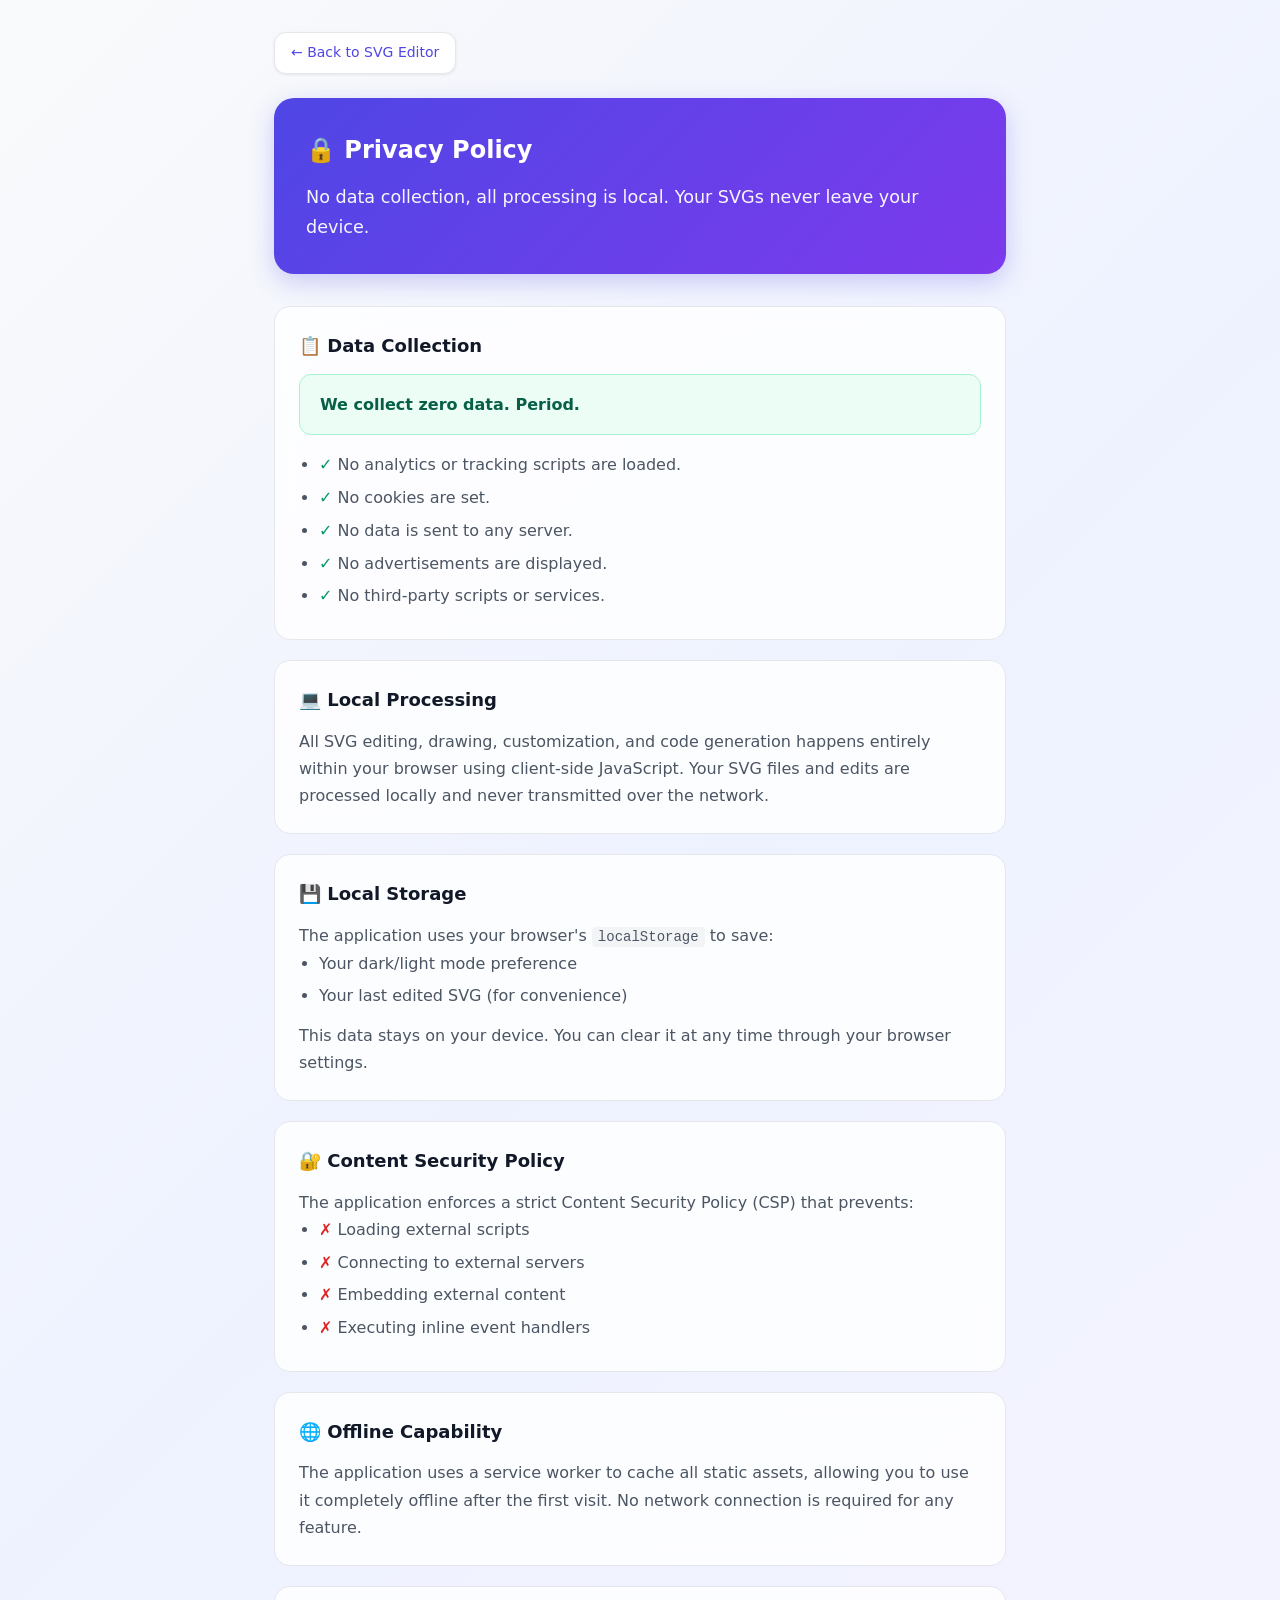
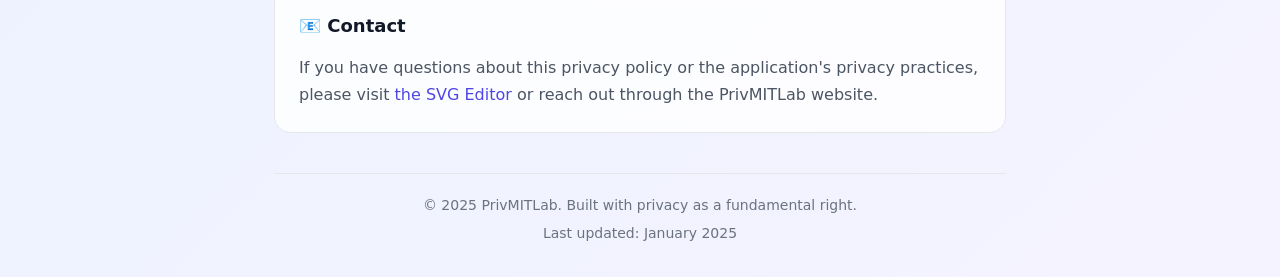
==== public/privacy.html @ 06c1e312 "Add files via upload" ====
<!DOCTYPE html>
<html lang="en">
<head>
  <meta charset="UTF-8">
  <meta name="viewport" content="width=device-width, initial-scale=1.0">
  <title>Privacy Policy — Live SVG Editor</title>
  <style>
    * { box-sizing: border-box; margin: 0; padding: 0; }
    body {
      font-family: system-ui, -apple-system, 'Segoe UI', Roboto, sans-serif;
      max-width: 780px;
      margin: 0 auto;
      padding: 2rem 1.5rem;
      line-height: 1.7;
      color: #1f2937;
      background: linear-gradient(135deg, #f9fafb 0%, #eef2ff 50%, #f5f3ff 100%);
      min-height: 100vh;
    }
    a { color: #4f46e5; text-decoration: none; }
    a:hover { text-decoration: underline; }

    .back-link {
      display: inline-flex;
      align-items: center;
      gap: 0.5rem;
      padding: 0.5rem 1rem;
      background: white;
      border-radius: 0.75rem;
      font-weight: 500;
      font-size: 0.875rem;
      box-shadow: 0 1px 3px rgba(0,0,0,0.08);
      margin-bottom: 1.5rem;
      border: 1px solid #e5e7eb;
    }
    .back-link:hover { background: #f9fafb; text-decoration: none; }

    .hero {
      background: linear-gradient(135deg, #4f46e5, #7c3aed);
      color: white;
      padding: 2rem;
      border-radius: 1.25rem;
      margin-bottom: 2rem;
      box-shadow: 0 8px 25px rgba(79, 70, 229, 0.25);
    }
    .hero h1 { font-size: 1.5rem; margin-bottom: 0.75rem; }
    .hero p { font-size: 1.1rem; opacity: 0.95; font-weight: 500; }

    .section {
      background: rgba(255, 255, 255, 0.8);
      backdrop-filter: blur(12px);
      border: 1px solid #e5e7eb;
      border-radius: 1rem;
      padding: 1.5rem;
      margin-bottom: 1.25rem;
    }
    .section h2 {
      font-size: 1.125rem;
      font-weight: 700;
      margin-bottom: 0.75rem;
      color: #111827;
    }
    .section p, .section li { color: #4b5563; }
    .section ul { padding-left: 1.25rem; }
    .section li { margin-bottom: 0.35rem; }

    .highlight-box {
      background: #ecfdf5;
      border: 1px solid #a7f3d0;
      border-radius: 0.75rem;
      padding: 1rem 1.25rem;
      margin-bottom: 1rem;
    }
    .highlight-box p {
      font-weight: 600;
      color: #065f46;
    }

    .warning { color: #dc2626; }
    .check { color: #059669; }

    code {
      background: #f3f4f6;
      padding: 0.125rem 0.375rem;
      border-radius: 0.25rem;
      font-size: 0.875em;
      font-family: 'SF Mono', 'Fira Code', monospace;
    }

    footer {
      margin-top: 2.5rem;
      padding-top: 1.25rem;
      border-top: 1px solid #e5e7eb;
      color: #6b7280;
      font-size: 0.875rem;
      text-align: center;
    }
  </style>
</head>
<body>
  <a href="/" class="back-link">← Back to SVG Editor</a>

  <div class="hero">
    <h1>🔒 Privacy Policy</h1>
    <p>No data collection, all processing is local. Your SVGs never leave your device.</p>
  </div>

  <div class="section">
    <h2>📋 Data Collection</h2>
    <div class="highlight-box">
      <p>We collect zero data. Period.</p>
    </div>
    <ul>
      <li><span class="check">✓</span> No analytics or tracking scripts are loaded.</li>
      <li><span class="check">✓</span> No cookies are set.</li>
      <li><span class="check">✓</span> No data is sent to any server.</li>
      <li><span class="check">✓</span> No advertisements are displayed.</li>
      <li><span class="check">✓</span> No third-party scripts or services.</li>
    </ul>
  </div>

  <div class="section">
    <h2>💻 Local Processing</h2>
    <p>All SVG editing, drawing, customization, and code generation happens entirely within your browser using client-side JavaScript. Your SVG files and edits are processed locally and never transmitted over the network.</p>
  </div>

  <div class="section">
    <h2>💾 Local Storage</h2>
    <p>The application uses your browser's <code>localStorage</code> to save:</p>
    <ul>
      <li>Your dark/light mode preference</li>
      <li>Your last edited SVG (for convenience)</li>
    </ul>
    <p style="margin-top:0.75rem">This data stays on your device. You can clear it at any time through your browser settings.</p>
  </div>

  <div class="section">
    <h2>🔐 Content Security Policy</h2>
    <p>The application enforces a strict Content Security Policy (CSP) that prevents:</p>
    <ul>
      <li><span class="warning">✗</span> Loading external scripts</li>
      <li><span class="warning">✗</span> Connecting to external servers</li>
      <li><span class="warning">✗</span> Embedding external content</li>
      <li><span class="warning">✗</span> Executing inline event handlers</li>
    </ul>
  </div>

  <div class="section">
    <h2>🌐 Offline Capability</h2>
    <p>The application uses a service worker to cache all static assets, allowing you to use it completely offline after the first visit. No network connection is required for any feature.</p>
  </div>

  <div class="section">
    <h2>📧 Contact</h2>
    <p>If you have questions about this privacy policy or the application's privacy practices, please visit <a href="/">the SVG Editor</a> or reach out through the PrivMITLab website.</p>
  </div>

  <footer>
    <p>© 2025 PrivMITLab. Built with privacy as a fundamental right.</p>
    <p style="margin-top:0.25rem">Last updated: January 2025</p>
  </footer>
</body>
</html>
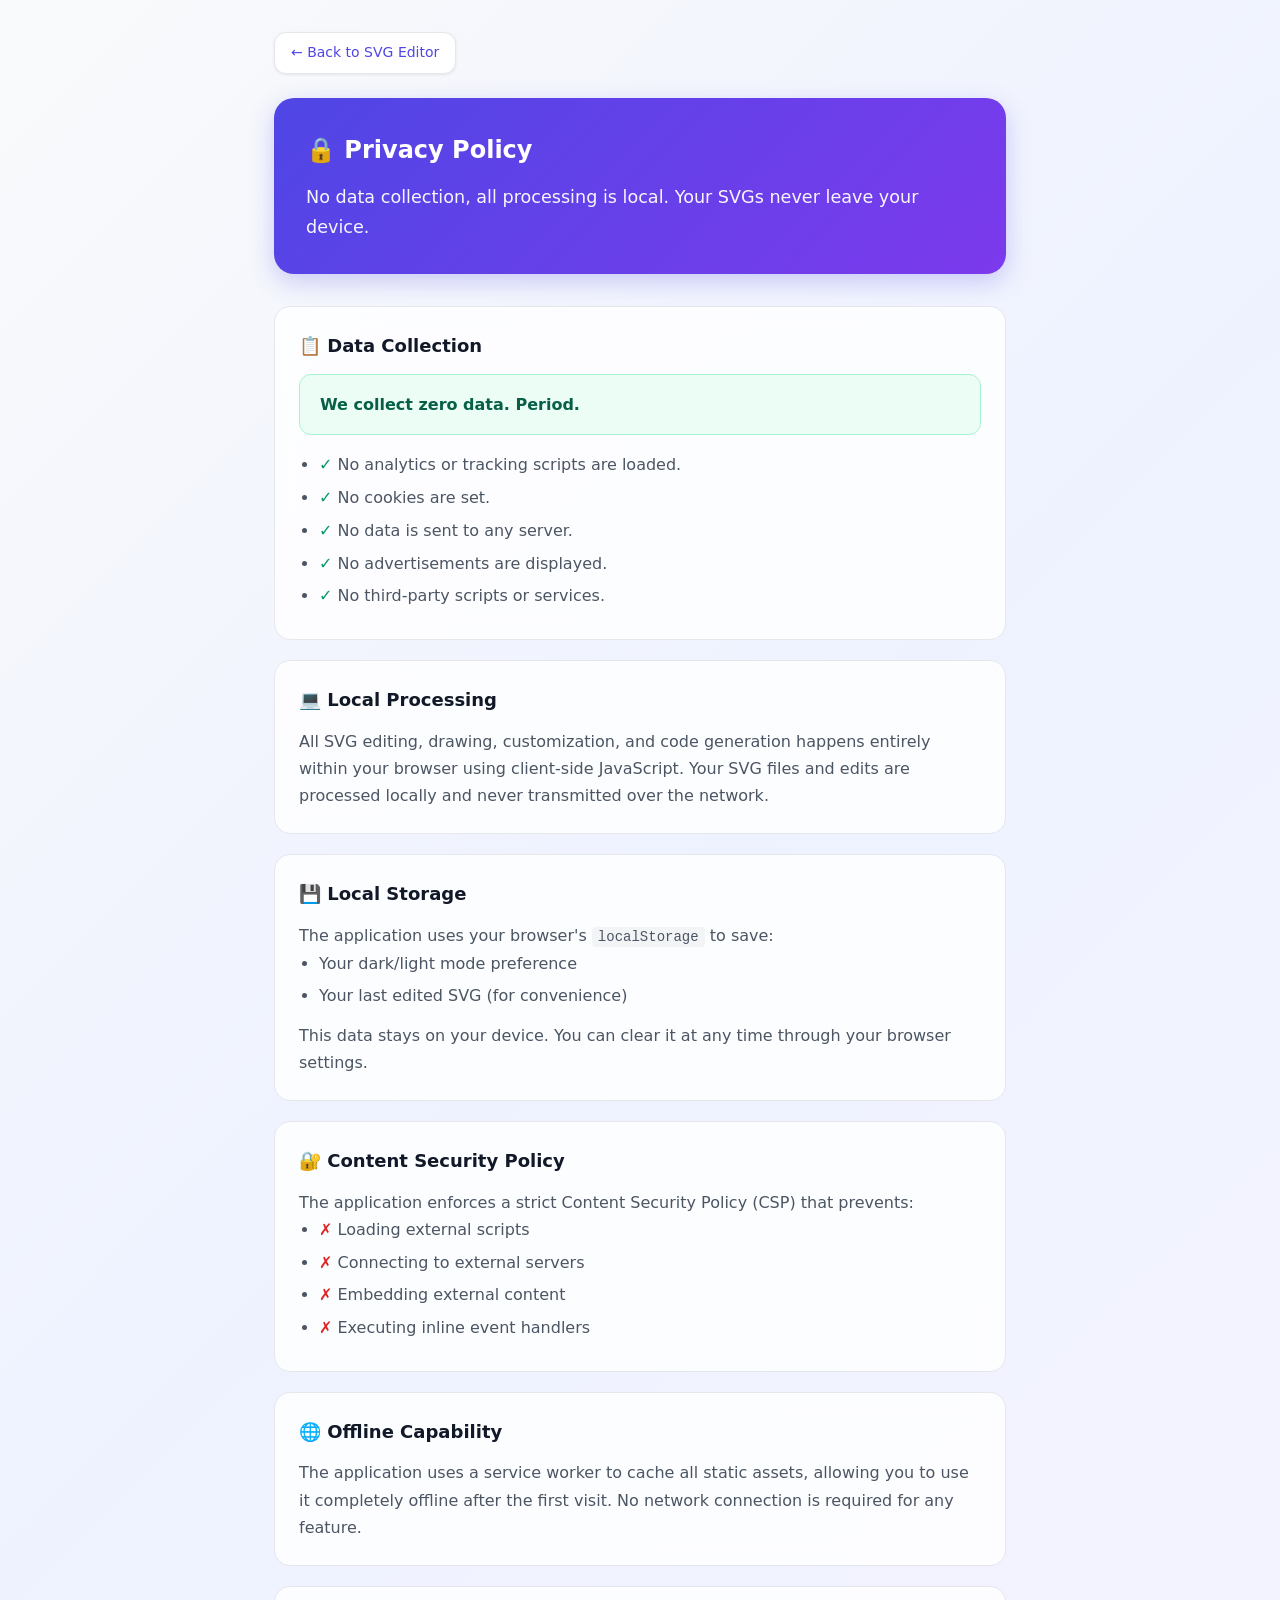
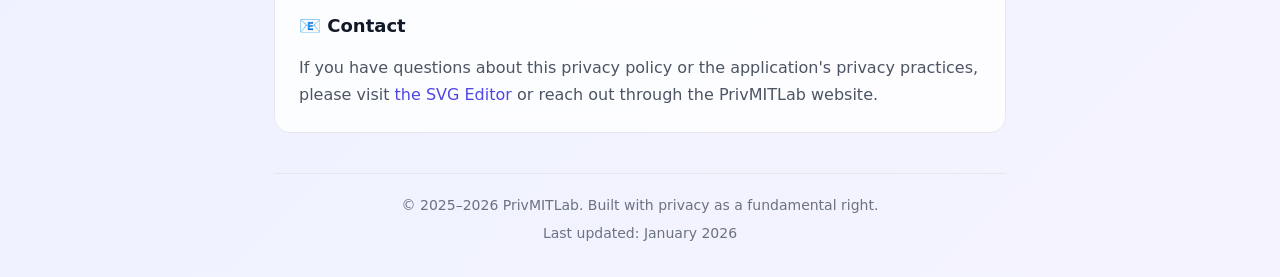
==== commit b54a48cd: "Add files via upload" ====
--- a/public/privacy.html
+++ b/public/privacy.html
@@ -155,8 +155,8 @@
   </div>
 
   <footer>
-    <p>© 2025 PrivMITLab. Built with privacy as a fundamental right.</p>
-    <p style="margin-top:0.25rem">Last updated: January 2025</p>
+    <p>© 2025–2026 PrivMITLab. Built with privacy as a fundamental right.</p>
+    <p style="margin-top:0.25rem">Last updated: January 2026</p>
   </footer>
 </body>
 </html>
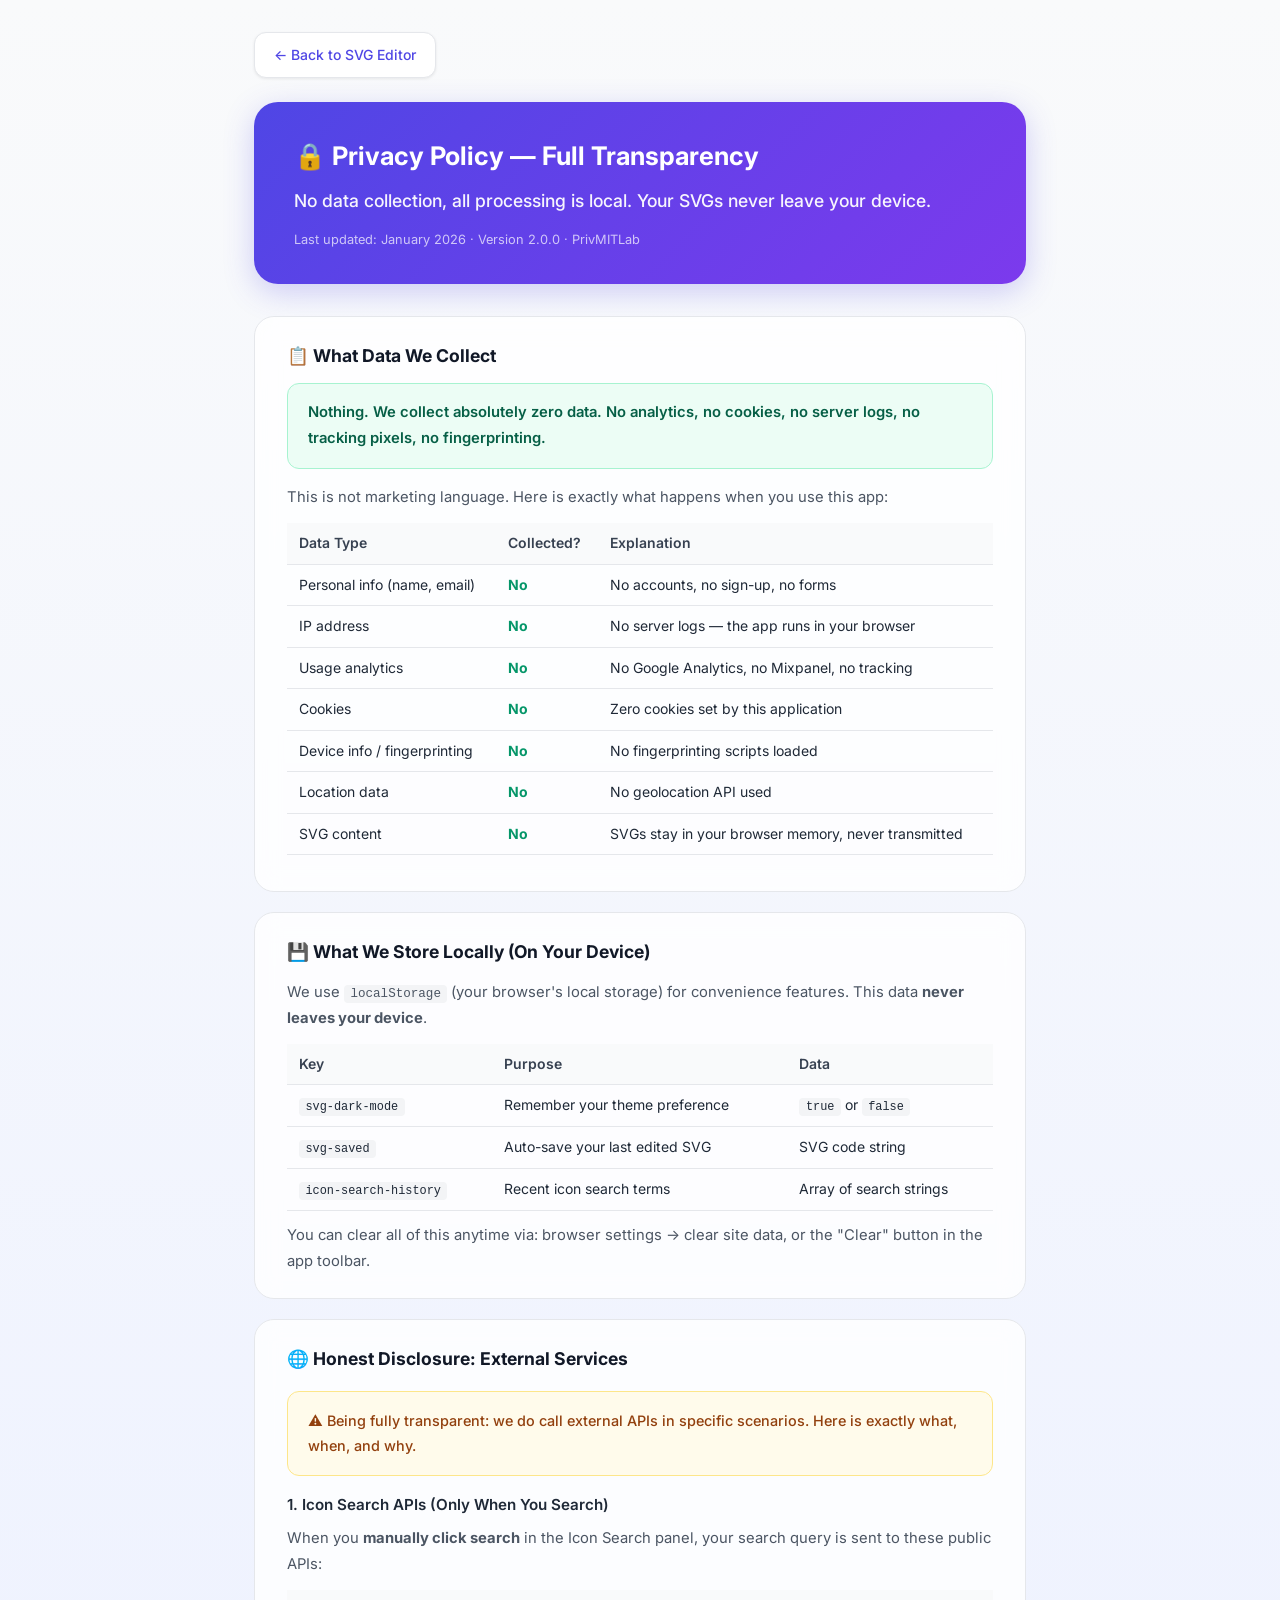
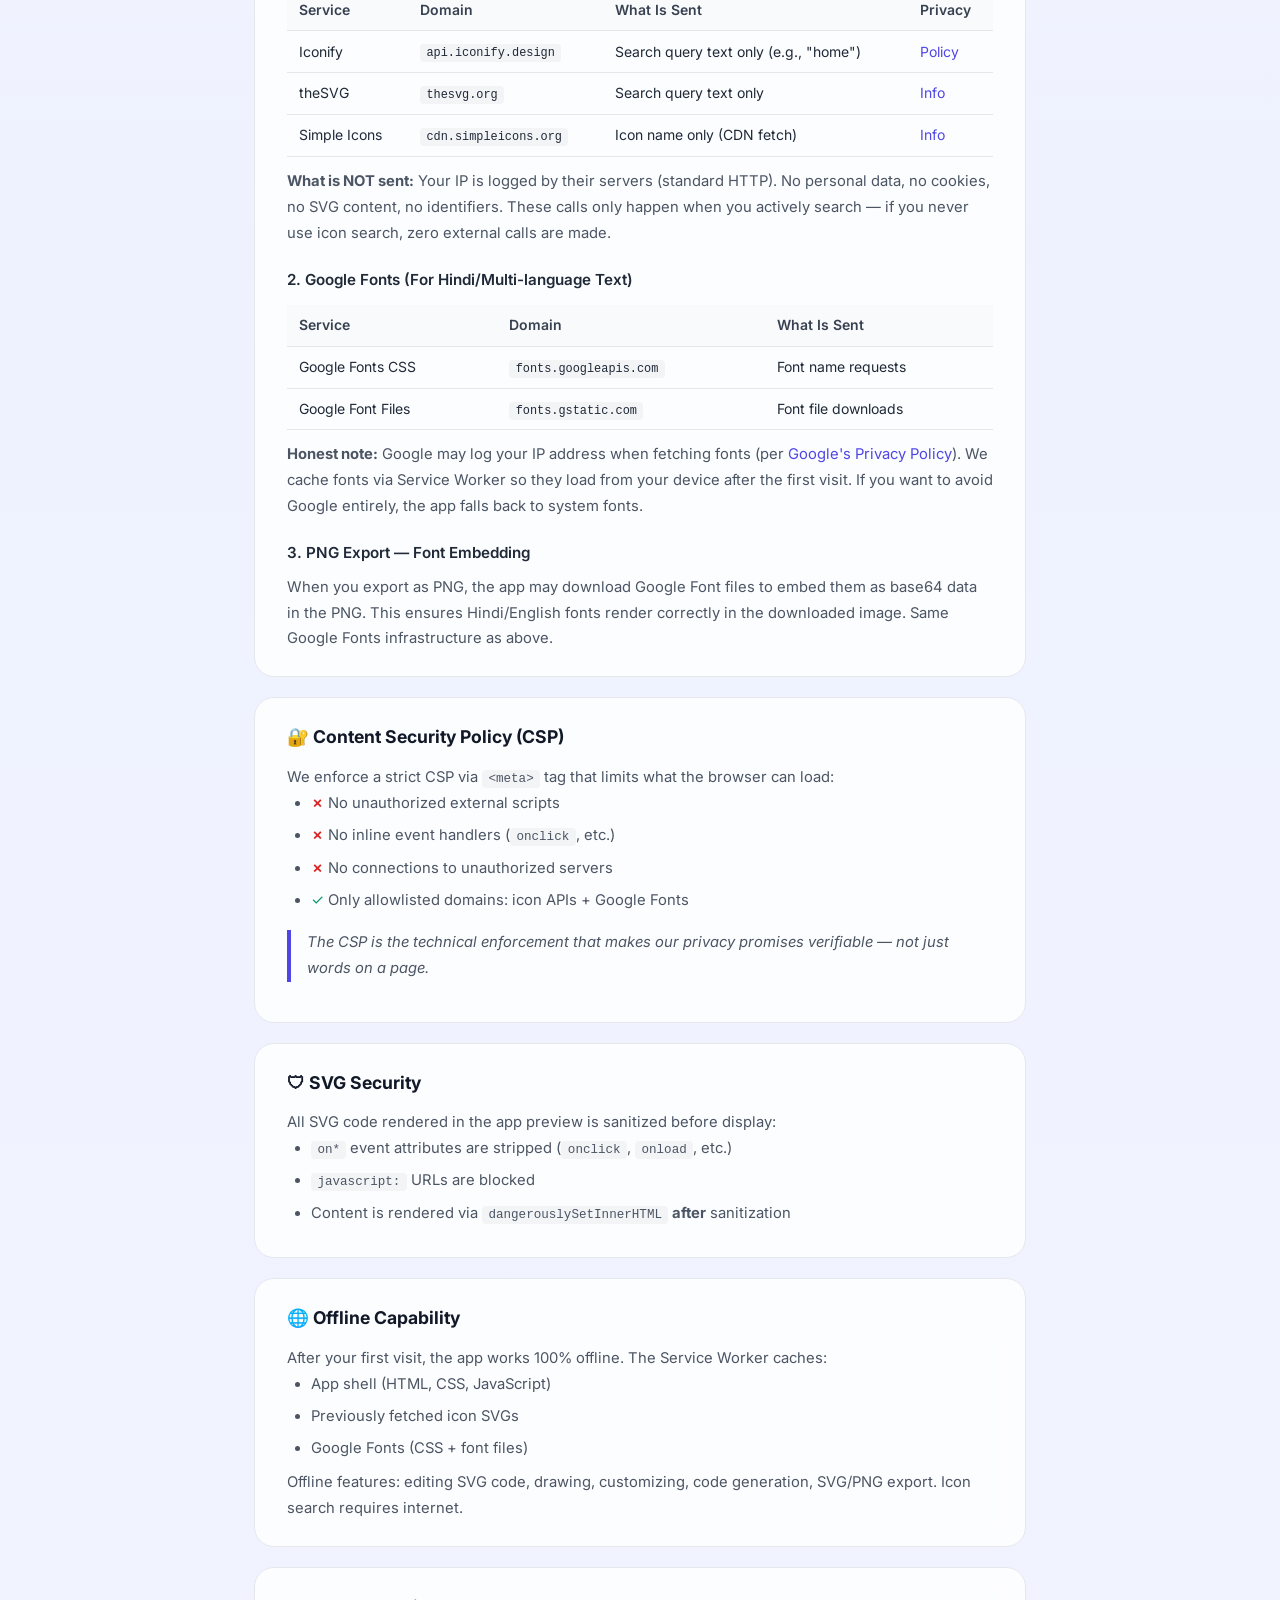
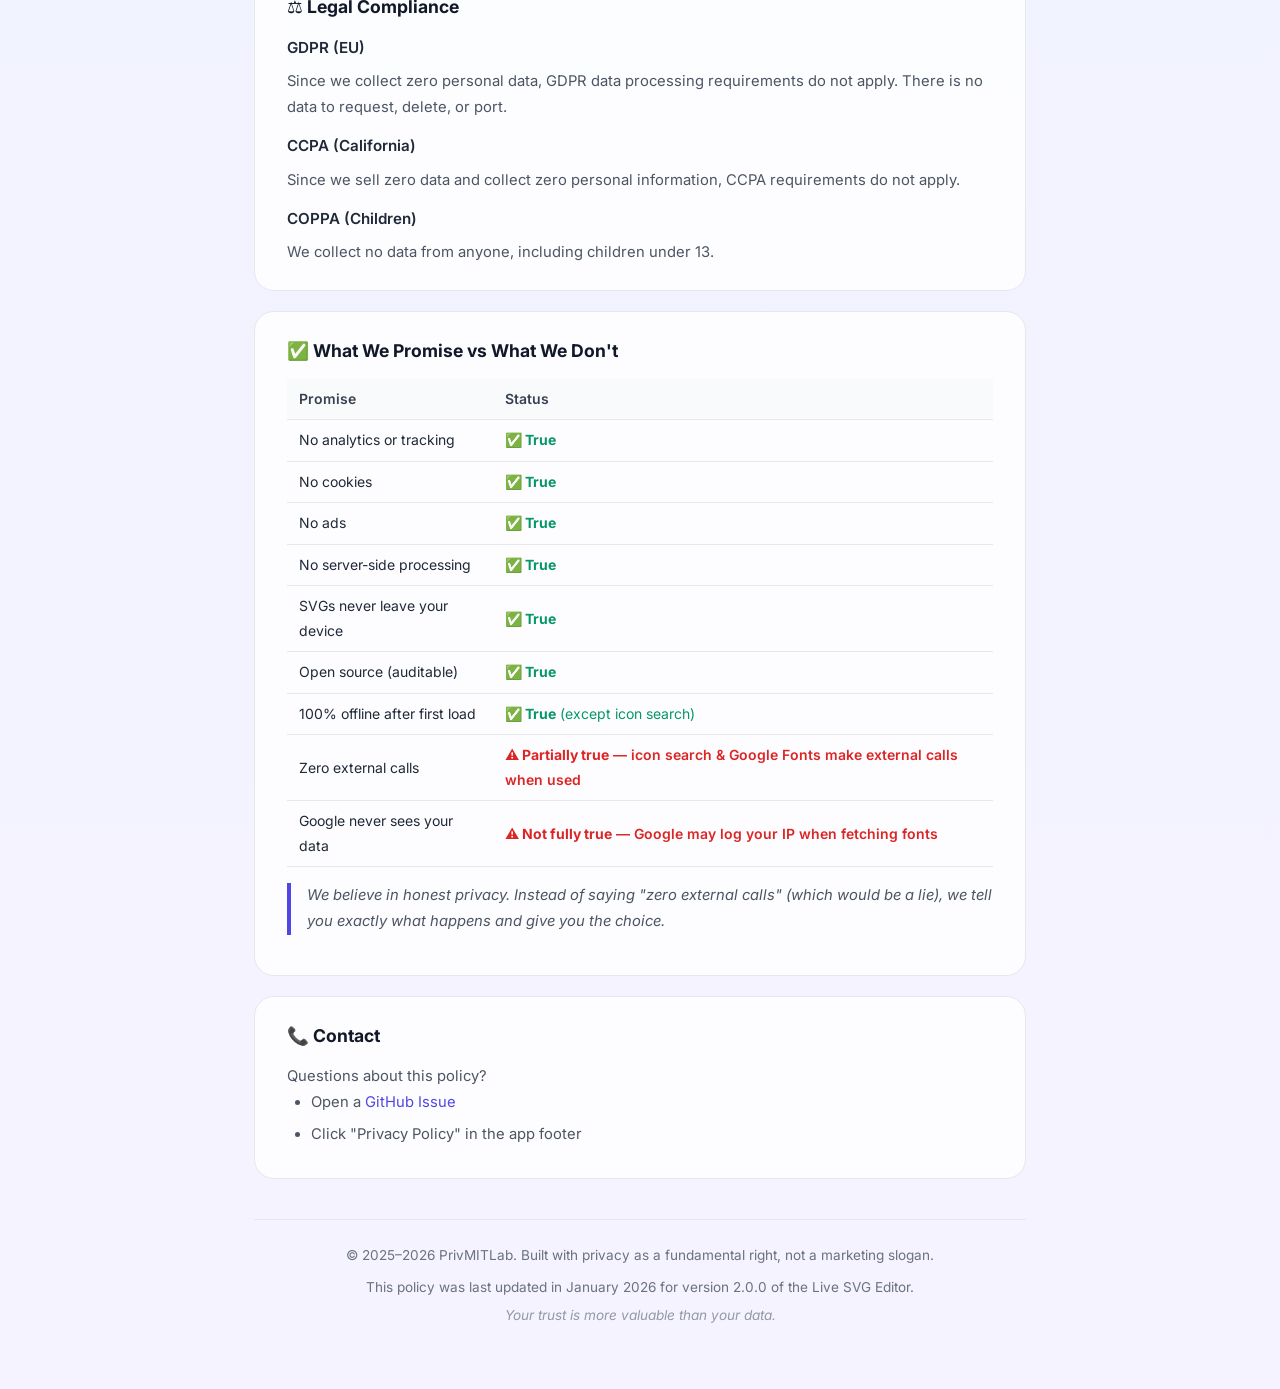
==== commit 4b4b8109: "Add files via upload" ====
--- a/public/privacy.html
+++ b/public/privacy.html
@@ -3,160 +3,191 @@
 <head>
   <meta charset="UTF-8">
   <meta name="viewport" content="width=device-width, initial-scale=1.0">
-  <title>Privacy Policy — Live SVG Editor</title>
+  <meta name="description" content="Privacy Policy for Live SVG Editor by PrivMITLab — 100% honest, 100% transparent.">
+  <title>Privacy Policy — Live SVG Editor | PrivMITLab 2026</title>
+  <link rel="preconnect" href="https://fonts.googleapis.com">
+  <link rel="preconnect" href="https://fonts.gstatic.com" crossorigin>
+  <link href="https://fonts.googleapis.com/css2?family=Inter:wght@300;400;500;600;700&family=Noto+Sans+Devanagari:wght@400;500;600;700&display=swap" rel="stylesheet">
   <style>
-    * { box-sizing: border-box; margin: 0; padding: 0; }
+    *, *::before, *::after { box-sizing: border-box; margin: 0; padding: 0; }
     body {
-      font-family: system-ui, -apple-system, 'Segoe UI', Roboto, sans-serif;
-      max-width: 780px;
-      margin: 0 auto;
-      padding: 2rem 1.5rem;
-      line-height: 1.7;
-      color: #1f2937;
-      background: linear-gradient(135deg, #f9fafb 0%, #eef2ff 50%, #f5f3ff 100%);
+      font-family: 'Inter', 'Noto Sans Devanagari', system-ui, -apple-system, sans-serif;
+      max-width: 820px; margin: 0 auto; padding: 2rem 1.5rem 4rem;
+      line-height: 1.75; color: #1f2937;
+      background: linear-gradient(180deg, #f9fafb 0%, #eef2ff 40%, #f5f3ff 100%);
       min-height: 100vh;
     }
     a { color: #4f46e5; text-decoration: none; }
     a:hover { text-decoration: underline; }
-
-    .back-link {
-      display: inline-flex;
-      align-items: center;
-      gap: 0.5rem;
-      padding: 0.5rem 1rem;
-      background: white;
-      border-radius: 0.75rem;
-      font-weight: 500;
-      font-size: 0.875rem;
-      box-shadow: 0 1px 3px rgba(0,0,0,0.08);
-      margin-bottom: 1.5rem;
-      border: 1px solid #e5e7eb;
-    }
-    .back-link:hover { background: #f9fafb; text-decoration: none; }
-
-    .hero {
-      background: linear-gradient(135deg, #4f46e5, #7c3aed);
-      color: white;
-      padding: 2rem;
-      border-radius: 1.25rem;
-      margin-bottom: 2rem;
-      box-shadow: 0 8px 25px rgba(79, 70, 229, 0.25);
-    }
-    .hero h1 { font-size: 1.5rem; margin-bottom: 0.75rem; }
-    .hero p { font-size: 1.1rem; opacity: 0.95; font-weight: 500; }
-
-    .section {
-      background: rgba(255, 255, 255, 0.8);
-      backdrop-filter: blur(12px);
-      border: 1px solid #e5e7eb;
-      border-radius: 1rem;
-      padding: 1.5rem;
-      margin-bottom: 1.25rem;
-    }
-    .section h2 {
-      font-size: 1.125rem;
-      font-weight: 700;
-      margin-bottom: 0.75rem;
-      color: #111827;
-    }
-    .section p, .section li { color: #4b5563; }
-    .section ul { padding-left: 1.25rem; }
-    .section li { margin-bottom: 0.35rem; }
-
-    .highlight-box {
-      background: #ecfdf5;
-      border: 1px solid #a7f3d0;
-      border-radius: 0.75rem;
-      padding: 1rem 1.25rem;
-      margin-bottom: 1rem;
-    }
-    .highlight-box p {
-      font-weight: 600;
-      color: #065f46;
-    }
-
-    .warning { color: #dc2626; }
-    .check { color: #059669; }
-
-    code {
-      background: #f3f4f6;
-      padding: 0.125rem 0.375rem;
-      border-radius: 0.25rem;
-      font-size: 0.875em;
-      font-family: 'SF Mono', 'Fira Code', monospace;
-    }
-
-    footer {
-      margin-top: 2.5rem;
-      padding-top: 1.25rem;
-      border-top: 1px solid #e5e7eb;
-      color: #6b7280;
-      font-size: 0.875rem;
-      text-align: center;
-    }
+    .back { display: inline-flex; align-items: center; gap: .5rem; padding: .6rem 1.2rem; background: #fff; border-radius: .75rem; font-weight: 500; font-size: .875rem; box-shadow: 0 1px 3px rgba(0,0,0,.08); margin-bottom: 1.5rem; border: 1px solid #e5e7eb; }
+    .back:hover { background: #f9fafb; text-decoration: none; }
+    .hero { background: linear-gradient(135deg, #4f46e5, #7c3aed); color: #fff; padding: 2rem 2.5rem; border-radius: 1.5rem; margin-bottom: 2rem; box-shadow: 0 8px 30px rgba(79,70,229,.25); }
+    .hero h1 { font-size: 1.6rem; margin-bottom: .5rem; font-weight: 700; }
+    .hero .promise { font-size: 1.1rem; font-weight: 500; opacity: .95; }
+    .hero .date { font-size: .8rem; opacity: .7; margin-top: .75rem; }
+    .section { background: rgba(255,255,255,.8); backdrop-filter: blur(12px); -webkit-backdrop-filter: blur(12px); border: 1px solid #e5e7eb; border-radius: 1.25rem; padding: 1.5rem 2rem; margin-bottom: 1.25rem; }
+    .section h2 { font-size: 1.1rem; font-weight: 700; margin-bottom: .75rem; color: #111827; display: flex; align-items: center; gap: .5rem; }
+    .section p, .section li { color: #4b5563; font-size: .925rem; }
+    .section ul { padding-left: 1.5rem; }
+    .section li { margin-bottom: .4rem; }
+    .green { background: #ecfdf5; border: 1px solid #a7f3d0; border-radius: .75rem; padding: 1rem 1.25rem; margin-bottom: 1rem; }
+    .green p { font-weight: 600; color: #065f46; }
+    .amber { background: #fffbeb; border: 1px solid #fde68a; border-radius: .75rem; padding: 1rem 1.25rem; margin: 1rem 0; }
+    .amber p { font-weight: 500; color: #92400e; font-size: .9rem; }
+    .red { color: #dc2626; font-weight: 600; }
+    .ok { color: #059669; }
+    code { background: #f3f4f6; padding: .125rem .4rem; border-radius: .25rem; font-size: .85em; font-family: 'SF Mono', 'Fira Code', monospace; }
+    table { width: 100%; border-collapse: collapse; margin: .75rem 0; font-size: .875rem; }
+    th, td { padding: .5rem .75rem; text-align: left; border-bottom: 1px solid #e5e7eb; }
+    th { font-weight: 600; color: #374151; background: #f9fafb; }
+    footer { margin-top: 2.5rem; padding-top: 1.5rem; border-top: 1px solid #e5e7eb; color: #6b7280; font-size: .85rem; text-align: center; }
+    .honest { border-left: 4px solid #4f46e5; padding-left: 1rem; margin: 1rem 0; font-style: italic; color: #4b5563; }
   </style>
 </head>
 <body>
-  <a href="/" class="back-link">← Back to SVG Editor</a>
+  <a href="/" class="back">← Back to SVG Editor</a>
 
   <div class="hero">
-    <h1>🔒 Privacy Policy</h1>
-    <p>No data collection, all processing is local. Your SVGs never leave your device.</p>
+    <h1>🔒 Privacy Policy — Full Transparency</h1>
+    <p class="promise">No data collection, all processing is local. Your SVGs never leave your device.</p>
+    <p class="date">Last updated: January 2026 · Version 2.0.0 · PrivMITLab</p>
+  </div>
+
+  <!-- ============================================================ -->
+
+  <div class="section">
+    <h2>📋 What Data We Collect</h2>
+    <div class="green">
+      <p>Nothing. We collect absolutely zero data. No analytics, no cookies, no server logs, no tracking pixels, no fingerprinting.</p>
+    </div>
+    <p>This is not marketing language. Here is exactly what happens when you use this app:</p>
+    <table>
+      <tr><th>Data Type</th><th>Collected?</th><th>Explanation</th></tr>
+      <tr><td>Personal info (name, email)</td><td class="ok"><strong>No</strong></td><td>No accounts, no sign-up, no forms</td></tr>
+      <tr><td>IP address</td><td class="ok"><strong>No</strong></td><td>No server logs — the app runs in your browser</td></tr>
+      <tr><td>Usage analytics</td><td class="ok"><strong>No</strong></td><td>No Google Analytics, no Mixpanel, no tracking</td></tr>
+      <tr><td>Cookies</td><td class="ok"><strong>No</strong></td><td>Zero cookies set by this application</td></tr>
+      <tr><td>Device info / fingerprinting</td><td class="ok"><strong>No</strong></td><td>No fingerprinting scripts loaded</td></tr>
+      <tr><td>Location data</td><td class="ok"><strong>No</strong></td><td>No geolocation API used</td></tr>
+      <tr><td>SVG content</td><td class="ok"><strong>No</strong></td><td>SVGs stay in your browser memory, never transmitted</td></tr>
+    </table>
   </div>
 
   <div class="section">
-    <h2>📋 Data Collection</h2>
-    <div class="highlight-box">
-      <p>We collect zero data. Period.</p>
-    </div>
-    <ul>
-      <li><span class="check">✓</span> No analytics or tracking scripts are loaded.</li>
-      <li><span class="check">✓</span> No cookies are set.</li>
-      <li><span class="check">✓</span> No data is sent to any server.</li>
-      <li><span class="check">✓</span> No advertisements are displayed.</li>
-      <li><span class="check">✓</span> No third-party scripts or services.</li>
-    </ul>
+    <h2>💾 What We Store Locally (On Your Device)</h2>
+    <p>We use <code>localStorage</code> (your browser's local storage) for convenience features. This data <strong>never leaves your device</strong>.</p>
+    <table>
+      <tr><th>Key</th><th>Purpose</th><th>Data</th></tr>
+      <tr><td><code>svg-dark-mode</code></td><td>Remember your theme preference</td><td><code>true</code> or <code>false</code></td></tr>
+      <tr><td><code>svg-saved</code></td><td>Auto-save your last edited SVG</td><td>SVG code string</td></tr>
+      <tr><td><code>icon-search-history</code></td><td>Recent icon search terms</td><td>Array of search strings</td></tr>
+    </table>
+    <p style="margin-top:.75rem">You can clear all of this anytime via: browser settings → clear site data, or the "Clear" button in the app toolbar.</p>
   </div>
 
   <div class="section">
-    <h2>💻 Local Processing</h2>
-    <p>All SVG editing, drawing, customization, and code generation happens entirely within your browser using client-side JavaScript. Your SVG files and edits are processed locally and never transmitted over the network.</p>
+    <h2>🌐 Honest Disclosure: External Services</h2>
+    <div class="amber">
+      <p>⚠️ Being fully transparent: we do call external APIs in specific scenarios. Here is exactly what, when, and why.</p>
+    </div>
+
+    <h3 style="font-size:.95rem; font-weight:600; margin: 1rem 0 .5rem;">1. Icon Search APIs (Only When You Search)</h3>
+    <p>When you <strong>manually click search</strong> in the Icon Search panel, your search query is sent to these public APIs:</p>
+    <table>
+      <tr><th>Service</th><th>Domain</th><th>What Is Sent</th><th>Privacy</th></tr>
+      <tr><td>Iconify</td><td><code>api.iconify.design</code></td><td>Search query text only (e.g., "home")</td><td><a href="https://iconify.design/legal/">Policy</a></td></tr>
+      <tr><td>theSVG</td><td><code>thesvg.org</code></td><td>Search query text only</td><td><a href="https://thesvg.org/">Info</a></td></tr>
+      <tr><td>Simple Icons</td><td><code>cdn.simpleicons.org</code></td><td>Icon name only (CDN fetch)</td><td><a href="https://simpleicons.org/">Info</a></td></tr>
+    </table>
+    <p style="margin-top:.5rem"><strong>What is NOT sent:</strong> Your IP is logged by their servers (standard HTTP). No personal data, no cookies, no SVG content, no identifiers. These calls only happen when you actively search — if you never use icon search, zero external calls are made.</p>
+
+    <h3 style="font-size:.95rem; font-weight:600; margin: 1.25rem 0 .5rem;">2. Google Fonts (For Hindi/Multi-language Text)</h3>
+    <table>
+      <tr><th>Service</th><th>Domain</th><th>What Is Sent</th></tr>
+      <tr><td>Google Fonts CSS</td><td><code>fonts.googleapis.com</code></td><td>Font name requests</td></tr>
+      <tr><td>Google Font Files</td><td><code>fonts.gstatic.com</code></td><td>Font file downloads</td></tr>
+    </table>
+    <p style="margin-top:.5rem"><strong>Honest note:</strong> Google may log your IP address when fetching fonts (per <a href="https://policies.google.com/privacy">Google's Privacy Policy</a>). We cache fonts via Service Worker so they load from your device after the first visit. If you want to avoid Google entirely, the app falls back to system fonts.</p>
+
+    <h3 style="font-size:.95rem; font-weight:600; margin: 1.25rem 0 .5rem;">3. PNG Export — Font Embedding</h3>
+    <p>When you export as PNG, the app may download Google Font files to embed them as base64 data in the PNG. This ensures Hindi/English fonts render correctly in the downloaded image. Same Google Fonts infrastructure as above.</p>
   </div>
 
   <div class="section">
-    <h2>💾 Local Storage</h2>
-    <p>The application uses your browser's <code>localStorage</code> to save:</p>
+    <h2>🔐 Content Security Policy (CSP)</h2>
+    <p>We enforce a strict CSP via <code>&lt;meta&gt;</code> tag that limits what the browser can load:</p>
     <ul>
-      <li>Your dark/light mode preference</li>
-      <li>Your last edited SVG (for convenience)</li>
+      <li><span class="red">✗</span> No unauthorized external scripts</li>
+      <li><span class="red">✗</span> No inline event handlers (<code>onclick</code>, etc.)</li>
+      <li><span class="red">✗</span> No connections to unauthorized servers</li>
+      <li><span class="ok">✓</span> Only allowlisted domains: icon APIs + Google Fonts</li>
     </ul>
-    <p style="margin-top:0.75rem">This data stays on your device. You can clear it at any time through your browser settings.</p>
+    <p class="honest">The CSP is the technical enforcement that makes our privacy promises verifiable — not just words on a page.</p>
   </div>
 
   <div class="section">
-    <h2>🔐 Content Security Policy</h2>
-    <p>The application enforces a strict Content Security Policy (CSP) that prevents:</p>
+    <h2>🛡 SVG Security</h2>
+    <p>All SVG code rendered in the app preview is sanitized before display:</p>
     <ul>
-      <li><span class="warning">✗</span> Loading external scripts</li>
-      <li><span class="warning">✗</span> Connecting to external servers</li>
-      <li><span class="warning">✗</span> Embedding external content</li>
-      <li><span class="warning">✗</span> Executing inline event handlers</li>
+      <li><code>on*</code> event attributes are stripped (<code>onclick</code>, <code>onload</code>, etc.)</li>
+      <li><code>javascript:</code> URLs are blocked</li>
+      <li>Content is rendered via <code>dangerouslySetInnerHTML</code> <strong>after</strong> sanitization</li>
     </ul>
   </div>
 
   <div class="section">
     <h2>🌐 Offline Capability</h2>
-    <p>The application uses a service worker to cache all static assets, allowing you to use it completely offline after the first visit. No network connection is required for any feature.</p>
+    <p>After your first visit, the app works 100% offline. The Service Worker caches:</p>
+    <ul>
+      <li>App shell (HTML, CSS, JavaScript)</li>
+      <li>Previously fetched icon SVGs</li>
+      <li>Google Fonts (CSS + font files)</li>
+    </ul>
+    <p style="margin-top:.5rem">Offline features: editing SVG code, drawing, customizing, code generation, SVG/PNG export. Icon search requires internet.</p>
   </div>
 
   <div class="section">
-    <h2>📧 Contact</h2>
-    <p>If you have questions about this privacy policy or the application's privacy practices, please visit <a href="/">the SVG Editor</a> or reach out through the PrivMITLab website.</p>
+    <h2>⚖️ Legal Compliance</h2>
+    <h3 style="font-size:.95rem; font-weight:600; margin: .75rem 0 .5rem;">GDPR (EU)</h3>
+    <p>Since we collect zero personal data, GDPR data processing requirements do not apply. There is no data to request, delete, or port.</p>
+
+    <h3 style="font-size:.95rem; font-weight:600; margin: .75rem 0 .5rem;">CCPA (California)</h3>
+    <p>Since we sell zero data and collect zero personal information, CCPA requirements do not apply.</p>
+
+    <h3 style="font-size:.95rem; font-weight:600; margin: .75rem 0 .5rem;">COPPA (Children)</h3>
+    <p>We collect no data from anyone, including children under 13.</p>
+  </div>
+
+  <div class="section">
+    <h2>✅ What We Promise vs What We Don't</h2>
+    <table>
+      <tr><th>Promise</th><th>Status</th></tr>
+      <tr><td>No analytics or tracking</td><td class="ok"><strong>✅ True</strong></td></tr>
+      <tr><td>No cookies</td><td class="ok"><strong>✅ True</strong></td></tr>
+      <tr><td>No ads</td><td class="ok"><strong>✅ True</strong></td></tr>
+      <tr><td>No server-side processing</td><td class="ok"><strong>✅ True</strong></td></tr>
+      <tr><td>SVGs never leave your device</td><td class="ok"><strong>✅ True</strong></td></tr>
+      <tr><td>Open source (auditable)</td><td class="ok"><strong>✅ True</strong></td></tr>
+      <tr><td>100% offline after first load</td><td class="ok"><strong>✅ True</strong> (except icon search)</td></tr>
+      <tr><td>Zero external calls</td><td class="red"><strong>⚠️ Partially true</strong> — icon search & Google Fonts make external calls when used</td></tr>
+      <tr><td>Google never sees your data</td><td class="red"><strong>⚠️ Not fully true</strong> — Google may log your IP when fetching fonts</td></tr>
+    </table>
+    <p class="honest">We believe in honest privacy. Instead of saying "zero external calls" (which would be a lie), we tell you exactly what happens and give you the choice.</p>
+  </div>
+
+  <div class="section">
+    <h2>📞 Contact</h2>
+    <p>Questions about this policy?</p>
+    <ul>
+      <li>Open a <a href="https://github.com/PrivMITLab/svg-editor/issues">GitHub Issue</a></li>
+      <li>Click "Privacy Policy" in the app footer</li>
+    </ul>
   </div>
 
   <footer>
-    <p>© 2025–2026 PrivMITLab. Built with privacy as a fundamental right.</p>
-    <p style="margin-top:0.25rem">Last updated: January 2026</p>
+    <p>© 2025–2026 PrivMITLab. Built with privacy as a fundamental right, not a marketing slogan.</p>
+    <p style="margin-top:.5rem">This policy was last updated in January 2026 for version 2.0.0 of the Live SVG Editor.</p>
+    <p style="margin-top:.25rem; font-style:italic; opacity:.7">Your trust is more valuable than your data.</p>
   </footer>
 </body>
 </html>
